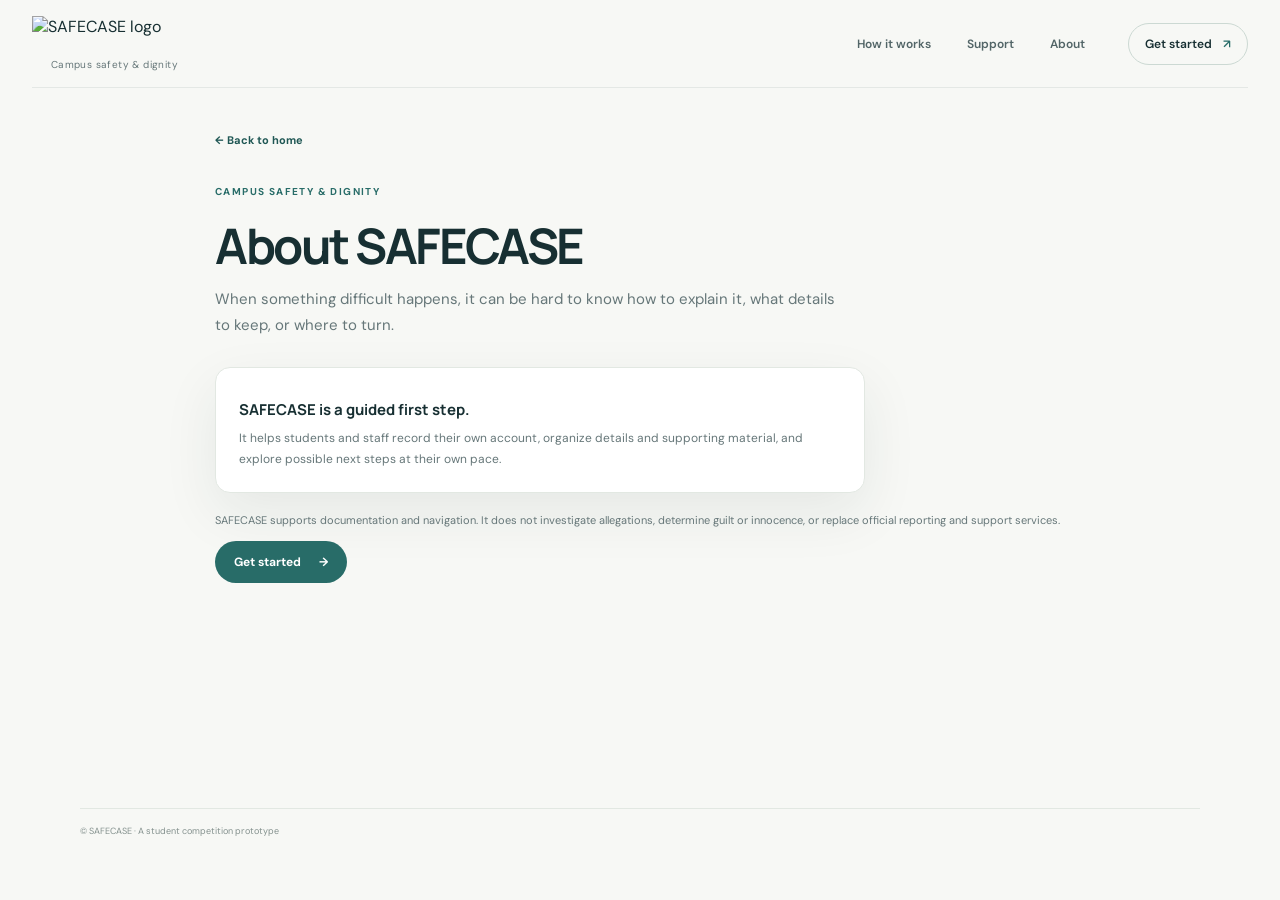
==== about.html @ d88ac647 "Initial SAFECASE website" ====
<!doctype html><html lang="en"><head><meta charset="utf-8"><meta name="viewport" content="width=device-width, initial-scale=1"><title>About — SAFECASE</title><link rel="stylesheet" href="styles.css"></head><body>
<header class="site-header"><a class="brand brand-home" href="index.html" aria-label="SAFECASE home"><img class="brand-logo" src="assets/safecase-logo.png" alt="SAFECASE logo"><span class="brand-copy"><small>Campus safety &amp; dignity</small></span></a><nav class="main-nav"><a href="how-it-works.html">How it works</a><a href="support.html">Support</a><a href="about.html">About</a></nav><a class="header-action" href="role.html">Get started <span>↗</span></a></header>
<main class="page-shell inner-page"><a class="back-link" href="index.html">← Back to home</a><p class="eyebrow">Campus safety &amp; dignity</p><h1 class="inner-title">About SAFECASE</h1><p class="inner-intro">When something difficult happens, it can be hard to know how to explain it, what details to keep, or where to turn.</p><div class="notice-card"><strong>SAFECASE is a guided first step.</strong><p>It helps students and staff record their own account, organize details and supporting material, and explore possible next steps at their own pace.</p></div><p class="small-note">SAFECASE supports documentation and navigation. It does not investigate allegations, determine guilt or innocence, or replace official reporting and support services.</p><a class="primary-link" href="role.html">Get started <span>→</span></a></main><footer class="site-footer page-shell"><span>© SAFECASE · A student competition prototype</span></footer></body></html>
---- styles.css ----
@import url('https://fonts.googleapis.com/css2?family=DM+Sans:wght@400;500;600;700&family=Manrope:wght@400;500;600;700;800&display=swap');

:root {
  color-scheme: light;
  --ink: #172f32;
  --muted: #667779;
  --teal: #286c68;
  --teal-dark: #1f5754;
  --mint: #e8f0eb;
  --paper: #f7f8f5;
  --white: #fff;
  --line: #e2e8e2;
  --sand: #f0eee6;
  --shadow: 0 20px 55px rgba(29, 57, 54, .08);
  font-family: 'DM Sans', sans-serif;
}

* { box-sizing: border-box; }
html { scroll-behavior: smooth; }
body { margin: 0; background: var(--paper); color: var(--ink); }
a { color: inherit; text-decoration: none; }
button { font: inherit; }
.page-shell { width: min(1120px, calc(100% - 64px)); margin-inline: auto; }

.site-header { height: 88px; width: min(1240px, calc(100% - 64px)); margin: auto; display: flex; align-items: center; justify-content: space-between; border-bottom: 1px solid rgba(35, 67, 64, .09); }
.brand { display: inline-flex; gap: 11px; align-items: center; }
.brand-mark { display: grid; place-items: center; width: 38px; height: 38px; border-radius: 13px 13px 13px 4px; background: var(--teal); color: white; font: 800 19px Manrope, sans-serif; }
.brand-copy { display: grid; gap: 2px; }
.brand-copy strong { letter-spacing: .12em; font: 800 13px Manrope, sans-serif; }
.brand-copy small { color: var(--muted); font-size: 10px; letter-spacing: .025em; }
.main-nav { display: flex; gap: 36px; margin-left: auto; margin-right: 43px; }
.main-nav a, .header-action { font-size: 12px; font-weight: 600; }
.main-nav a { color: #526567; transition: color .2s; }
.main-nav a:hover { color: var(--teal); }
.header-action { padding: 12px 16px; border: 1px solid #ccd9d3; border-radius: 999px; transition: background .2s, color .2s; }
.header-action:hover { background: var(--teal); color: white; }
.header-action span { margin-left: 8px; color: var(--teal); }
.header-action:hover span { color: white; }

.hero { min-height: 515px; display: grid; grid-template-columns: 1.15fr .85fr; align-items: center; gap: 64px; padding-top: 44px; padding-bottom: 54px; }
.hero-copy { padding-bottom: 4px; }
.eyebrow { display: flex; align-items: center; gap: 9px; margin: 0 0 20px; color: var(--teal); font-size: 10px; font-weight: 700; letter-spacing: .14em; text-transform: uppercase; }
.eyebrow-dot { width: 7px; height: 7px; border-radius: 50%; background: #83aa8f; box-shadow: 0 0 0 4px #e6efe6; }
h1, h2, p { margin-top: 0; }
h1 { max-width: 590px; margin-bottom: 20px; font: 600 clamp(36px, 4.2vw, 56px)/1.14 Manrope, sans-serif; letter-spacing: -.055em; }
h1 em { color: var(--teal); font-style: normal; }
.hero-intro { max-width: 480px; margin-bottom: 25px; color: var(--muted); font-size: 15px; line-height: 1.75; }
.text-link { display: inline-flex; align-items: center; gap: 10px; color: var(--teal-dark); font-size: 12px; font-weight: 700; }
.text-link span { transition: transform .2s; }
.text-link:hover span { transform: translate(3px, -2px); }

.journey-card { position: relative; overflow: hidden; padding: 27px 27px 0; border: 1px solid #e7ebe4; border-radius: 20px; background: #fff; box-shadow: var(--shadow); }
.journey-card::before { position: absolute; z-index: 0; top: -68px; right: -58px; width: 185px; height: 185px; border: 1px solid #dce9df; border-radius: 50%; content: ''; box-shadow: 0 0 0 18px rgba(232,240,235,.5), 0 0 0 38px rgba(232,240,235,.32); }
.journey-top, .journey-card h2, .journey-card > p, .journey-list, .journey-note { position: relative; z-index: 1; }
.journey-top { display: flex; align-items: center; gap: 9px; margin-bottom: 24px; }
.journey-icon { display: grid; place-items: center; width: 28px; height: 28px; border-radius: 9px; background: var(--mint); color: var(--teal); font-size: 17px; }
.journey-label { color: #71807e; font-size: 10px; font-weight: 600; }
.journey-card h2 { margin-bottom: 6px; font: 700 20px Manrope, sans-serif; letter-spacing: -.035em; }
.journey-card > p { margin-bottom: 17px; color: var(--muted); font-size: 12px; }
.journey-list { margin: 0; padding: 0; list-style: none; }
.journey-list li { display: grid; grid-template-columns: 34px 1fr 20px; gap: 10px; align-items: center; min-height: 65px; border-top: 1px solid #edf0eb; }
.step-number { color: #86a29b; font: 700 10px Manrope, sans-serif; }
.journey-list li strong, .journey-list li small { display: block; }
.journey-list li strong { margin-bottom: 3px; font-size: 12px; }
.journey-list li small { color: #7a8987; font-size: 10px; }
.step-arrow { color: #85a39b; font-size: 12px; text-align: right; }
.journey-note { display: flex; gap: 9px; align-items: center; margin: 0 -27px; padding: 12px 27px; background: #f5f7f2; color: #667976; font-size: 10px; }
.journey-note span { color: var(--teal); font-size: 17px; }

.start-section { padding: 55px 0 47px; background: #eef2ed; }
.start-heading { display: flex; justify-content: space-between; align-items: end; margin-bottom: 23px; }
.start-heading .eyebrow { margin-bottom: 9px; }
.start-heading h2 { margin: 0; font: 700 28px Manrope, sans-serif; letter-spacing: -.045em; }
.start-heading > p { max-width: 305px; margin: 0 0 3px; color: var(--muted); font-size: 12px; line-height: 1.6; }
.role-grid { display: grid; grid-template-columns: 1fr 1fr; gap: 16px; }
.role-card { min-height: 112px; display: grid; grid-template-columns: 48px 1fr 20px; gap: 15px; align-items: center; padding: 20px 22px; border: 1px solid #dce5dd; border-radius: 14px; background: rgba(255,255,255,.78); color: var(--ink); text-align: left; cursor: pointer; transition: transform .18s, border-color .18s, box-shadow .18s, background .18s; }
.role-card:hover { transform: translateY(-2px); border-color: #a8c4b4; box-shadow: 0 12px 25px rgba(36, 70, 60, .07); }
.role-card[aria-pressed="true"] { border-color: var(--teal); background: #fafffb; box-shadow: 0 0 0 3px rgba(40,108,104,.1); }
.role-icon { display: grid; place-items: center; width: 45px; height: 45px; border-radius: 14px; font-size: 22px; }
.student-icon { background: #e8f1e9; color: #427c67; }
.staff-icon { background: #f0eee6; color: #8a7954; }
.role-card-copy strong, .role-card-copy small { display: block; }
.role-card-copy strong { margin-bottom: 6px; font: 700 14px Manrope, sans-serif; }
.role-card-copy small { color: var(--muted); font-size: 11px; line-height: 1.45; }
.role-arrow { color: var(--teal); font-size: 16px; text-align: right; }
.selection-message { min-height: 17px; margin: 14px 0 0; color: #657976; font-size: 10px; }
.continue-button { display: inline-flex; align-items: center; gap: 18px; margin-top: 6px; padding: 12px 19px; border: 0; border-radius: 999px; background: var(--teal); color: white; font-size: 12px; font-weight: 700; cursor: pointer; transition: background .2s, transform .2s, opacity .2s; }
.continue-button:hover:not(:disabled) { transform: translateY(-1px); background: var(--teal-dark); }
.continue-button:disabled { opacity: .45; cursor: not-allowed; }
.start-options { margin-top: 18px; }
.options-heading { margin-bottom: 20px; }
.back-button { display: inline-block; margin: 0 0 20px; padding: 0; border: 0; background: transparent; color: var(--teal-dark); font-size: 11px; font-weight: 700; cursor: pointer; }
.options-heading .eyebrow { margin-bottom: 8px; }
.options-heading h3 { margin: 0 0 6px; font: 700 25px Manrope, sans-serif; letter-spacing: -.04em; }
.options-heading > p:last-child { margin: 0; color: var(--muted); font-size: 12px; }
.option-grid { display: grid; grid-template-columns: repeat(3, 1fr); gap: 12px; }
.start-option { position: relative; display: flex; min-height: 165px; flex-direction: column; align-items: flex-start; padding: 18px; border: 1px solid #dce5dd; border-radius: 14px; background: rgba(255,255,255,.82); color: var(--ink); text-align: left; cursor: pointer; transition: transform .18s, border-color .18s, box-shadow .18s, background .18s; }
.start-option:hover { transform: translateY(-2px); border-color: #a8c4b4; box-shadow: 0 12px 25px rgba(36, 70, 60, .07); }
.start-option[aria-pressed="true"] { border-color: var(--teal); background: #fafffb; box-shadow: 0 0 0 3px rgba(40,108,104,.1); }
.option-icon { display: grid; place-items: center; width: 34px; height: 34px; margin-bottom: 14px; border-radius: 11px; background: var(--mint); color: var(--teal); font-size: 17px; }
.start-option strong { margin-bottom: 7px; font: 700 12px Manrope, sans-serif; }
.start-option small { max-width: 210px; color: var(--muted); font-size: 10px; line-height: 1.5; }
.option-arrow { position: absolute; top: 23px; right: 18px; color: var(--teal); font-size: 13px; }
.option-message { min-height: 18px; margin: 15px 0 0; color: #657976; font-size: 11px; }

.values { display: grid; grid-template-columns: repeat(3, 1fr); gap: 25px; padding-top: 36px; padding-bottom: 36px; border-bottom: 1px solid var(--line); }
.value-item { display: flex; gap: 12px; align-items: center; }
.value-icon { display: grid; place-items: center; width: 34px; height: 34px; border-radius: 11px; background: var(--mint); color: var(--teal); font-size: 16px; }
.value-item strong, .value-item small { display: block; }
.value-item strong { margin-bottom: 3px; font-size: 11px; }
.value-item small { color: var(--muted); font-size: 10px; }
.about-strip { display: flex; gap: 15px; align-items: center; padding-top: 28px; padding-bottom: 28px; }
.about-mark { display: grid; place-items: center; flex: 0 0 34px; height: 34px; border-radius: 11px 11px 11px 3px; background: var(--teal); color: white; font: 800 16px Manrope, sans-serif; }
.about-strip p { flex: 1; margin: 0; color: var(--muted); font-size: 10px; line-height: 1.65; }
.about-strip p strong { color: var(--ink); font-size: 11px; }
.about-strip .text-link { font-size: 10px; }
.site-footer { display: flex; justify-content: space-between; padding: 16px 0 24px; border-top: 1px solid var(--line); color: #84918e; font-size: 9px; }

:focus-visible { outline: 3px solid #8cb7a5; outline-offset: 3px; }
@media (max-width: 800px) {
  .hero { grid-template-columns: 1fr; gap: 34px; padding-top: 58px; }
  .hero-copy { max-width: 650px; }
  .journey-card { max-width: 580px; }
  .main-nav { gap: 18px; margin-right: 20px; }
}
@media (max-width: 600px) {
  .page-shell, .site-header { width: min(100% - 36px, 500px); }
  .site-header { height: 72px; }
  .main-nav { display: none; }
  .header-action { padding: 10px 12px; font-size: 10px; }
  .hero { min-height: auto; padding-top: 47px; padding-bottom: 42px; }
  h1 { font-size: clamp(36px, 10vw, 47px); }
  .hero-intro { font-size: 14px; }
  .journey-card { padding: 22px 20px 0; }
  .journey-note { margin-inline: -20px; padding-inline: 20px; }
  .start-section { padding: 40px 0 32px; }
  .start-heading { display: block; }
  .start-heading > p { margin-top: 10px; }
  .role-grid { grid-template-columns: 1fr; gap: 10px; }
  .role-card { min-height: 96px; padding: 16px; }
  .option-grid { grid-template-columns: 1fr; gap: 10px; }
  .start-option { min-height: 126px; }
  .values { grid-template-columns: 1fr; gap: 17px; padding-block: 28px; }
  .about-strip { align-items: flex-start; flex-wrap: wrap; }
  .about-strip p { flex-basis: calc(100% - 50px); }
  .about-strip .text-link { margin-left: 49px; }
  .site-footer { gap: 12px; flex-direction: column; }
}

.talk-page { max-width: 820px; padding-top: 32px; padding-bottom: 45px; }
.talk-page .back-link { margin-bottom: 27px; }
.talk-heading { max-width: 640px; }
.talk-heading .eyebrow { margin-bottom: 11px; }
.talk-heading .inner-title { font-size: clamp(32px, 4vw, 43px); }
.talk-heading .inner-intro { font-size: 13px; }
.privacy-note { display: flex; gap: 12px; align-items: flex-start; margin: 20px 0 17px; padding: 13px 15px; border: 1px solid #dce8de; border-radius: 11px; background: #eef4ee; color: #617672; font-size: 10px; line-height: 1.55; }
.privacy-note > span:first-child { color: var(--teal); font-size: 16px; }
.privacy-note strong { color: var(--ink); }
.conversation-card { overflow: hidden; border: 1px solid #e3e9e2; border-radius: 17px; background: #fff; box-shadow: var(--shadow); }
.conversation-top { display: flex; align-items: center; gap: 10px; padding: 15px 19px; border-bottom: 1px solid #edf0eb; }
.conversation-avatar { display: grid; place-items: center; width: 34px; height: 34px; border-radius: 12px 12px 12px 4px; background: var(--teal); color: #fff; font: 800 15px Manrope, sans-serif; }
.conversation-top strong, .conversation-top small { display: block; }
.conversation-top strong { margin-bottom: 2px; font-size: 11px; letter-spacing: .08em; }
.conversation-top small { color: var(--muted); font-size: 9px; }
.conversation-progress { margin-left: auto; color: #7b8b86; font-size: 10px; }
.conversation-content { padding: 24px 25px 20px; }
.bot-message { max-width: 580px; padding: 14px 16px; border-radius: 4px 14px 14px 14px; background: #eef3ee; color: #294342; font-size: 13px; line-height: 1.65; }
.gentle-hint { margin: 10px 0 12px; color: var(--muted); font-size: 10px; }
.conversation-content textarea { display: block; width: 100%; min-height: 115px; resize: vertical; padding: 13px 14px; border: 1px solid #dce5dd; border-radius: 10px; background: #fcfdfb; color: var(--ink); font: inherit; font-size: 12px; line-height: 1.6; }
.conversation-content textarea:focus { border-color: #82a99a; outline: 3px solid rgba(104,154,130,.14); }
.character-count { margin-top: 5px; color: #87948f; font-size: 9px; text-align: right; }
.conversation-actions { display: flex; align-items: center; justify-content: space-between; gap: 12px; margin-top: 18px; }
.quiet-button { padding: 8px 0; border: 0; background: transparent; color: #607672; font-size: 10px; font-weight: 700; cursor: pointer; }
.quiet-button:hover:not(:disabled) { color: var(--teal-dark); text-decoration: underline; }
.quiet-button:disabled { opacity: .38; cursor: not-allowed; }
.button-link { border: 0; cursor: pointer; font-family: inherit; }
.choice-list { display: flex; flex-wrap: wrap; gap: 9px; margin-top: 17px; }
.choice-button { padding: 10px 14px; border: 1px solid #d6e2d9; border-radius: 999px; background: #fff; color: #355753; font-size: 11px; cursor: pointer; transition: background .18s, border-color .18s, transform .18s; }
.choice-button:hover { transform: translateY(-1px); border-color: #9bbbaa; background: #f4f8f3; }
.conversation-footer { display: flex; justify-content: space-between; padding: 11px 25px; border-top: 1px solid #edf0eb; background: #fafbf9; }
.conversation-footer button { padding: 5px 0; }
.moment-message { margin: 0 25px 18px; padding: 13px 15px; border-radius: 10px; background: #f7f3e9; color: #665b3f; font-size: 11px; line-height: 1.6; }
.talk-safety-note { margin: 15px 2px 0; color: #7a8985; font-size: 9px; line-height: 1.6; }
.summary-card { margin-top: 15px; padding: 17px; border: 1px solid #e0e8e1; border-radius: 12px; background: #fbfcfa; }
.summary-card h2 { margin-bottom: 9px; font: 700 14px Manrope, sans-serif; }
.summary-story { margin-bottom: 12px; color: #536763; font-size: 11px; line-height: 1.6; white-space: pre-wrap; overflow-wrap: anywhere; }
.summary-card ul { margin: 0; padding: 0; list-style: none; }
.summary-card li { display: flex; justify-content: space-between; gap: 12px; padding: 9px 0; border-top: 1px solid #edf0eb; font-size: 10px; }
.summary-card li span { color: var(--muted); }
.summary-card li strong { color: var(--ink); text-align: right; }
.summary-footnote { margin: 12px 0 0; color: #7a8985; font-size: 9px; line-height: 1.55; }
.visually-hidden { position: absolute; width: 1px; height: 1px; overflow: hidden; clip: rect(0, 0, 0, 0); white-space: nowrap; clip-path: inset(50%); }
.chat-transcript { display: flex; flex-direction: column; gap: 11px; margin-bottom: 16px; }
.chat-bubble { width: fit-content; max-width: min(88%, 560px); padding: 12px 15px; border-radius: 4px 14px 14px 14px; font-size: 12px; line-height: 1.65; white-space: pre-wrap; overflow-wrap: anywhere; animation: message-appear .22s ease-out both; }
.chat-bot { align-self: flex-start; background: #eef3ee; color: #294342; }
.chat-user { align-self: flex-end; border-radius: 14px 4px 14px 14px; background: #dcebe2; color: #274d45; }
@keyframes message-appear { from { opacity: 0; transform: translateY(5px); } to { opacity: 1; transform: translateY(0); } }
.draft-page { max-width: 900px; }
.draft-page .inner-intro { margin-bottom: 16px; }
.draft-form { margin-top: 20px; padding: 24px; border: 1px solid #e3e9e2; border-radius: 16px; background: #fff; box-shadow: var(--shadow); }
.draft-form > label, .draft-field-grid label { display: block; color: var(--ink); font-size: 11px; font-weight: 700; }
.draft-form textarea, .draft-field-grid select { width: 100%; margin-top: 8px; border: 1px solid #dce5dd; border-radius: 9px; background: #fcfdfb; color: var(--ink); font: inherit; font-size: 11px; }
.draft-form textarea { min-height: 115px; resize: vertical; padding: 12px; line-height: 1.6; }
.draft-field-grid { display: grid; grid-template-columns: repeat(3, 1fr); gap: 14px; margin-top: 19px; }
.draft-field-grid select { min-height: 40px; padding: 8px; }
.draft-note { margin: 18px 0 0; color: #73827e; font-size: 10px; line-height: 1.6; }
.draft-actions { display: flex; align-items: center; gap: 23px; margin-top: 17px; }
.draft-status { min-height: 16px; margin: 12px 0 0; color: var(--teal-dark); font-size: 10px; }
.after-save { display: flex; gap: 15px; align-items: flex-start; margin-top: 19px; padding: 20px; border: 1px solid #dce8de; border-radius: 14px; background: #eef4ee; }
.saved-mark { display: grid; place-items: center; flex: 0 0 34px; height: 34px; border-radius: 50%; background: #dcebe2; color: var(--teal-dark); font-weight: 700; }
.after-save h2 { margin: 0 0 5px; font: 700 16px Manrope, sans-serif; }
.after-save p { margin: 0 0 14px; color: var(--muted); font-size: 11px; }
.draft-empty { margin-top: 22px; padding: 18px; border: 1px solid var(--line); border-radius: 12px; color: var(--muted); font-size: 12px; }
.draft-empty a { color: var(--teal-dark); font-weight: 700; }
.options-page { max-width: 1000px; }
.path-grid { display: grid; grid-template-columns: repeat(2, 1fr); gap: 14px; margin: 28px 0 18px; }
.path-card { display: flex; min-height: 190px; flex-direction: column; align-items: flex-start; padding: 20px; border: 1px solid #e0e8e1; border-radius: 14px; background: #fff; box-shadow: 0 8px 24px rgba(29,57,54,.035); transition: transform .18s, border-color .18s, box-shadow .18s; }
.path-card:hover { transform: translateY(-2px); border-color: #a8c4b4; box-shadow: 0 14px 30px rgba(29,57,54,.08); }
.path-icon { display: grid; place-items: center; width: 37px; height: 37px; margin-bottom: 17px; border-radius: 12px; background: var(--mint); color: var(--teal); font-size: 18px; }
.path-card strong { margin-bottom: 7px; color: var(--ink); font: 700 13px Manrope, sans-serif; }
.path-card small { max-width: 315px; color: var(--muted); font-size: 10px; line-height: 1.55; }
.path-link { display: flex; justify-content: space-between; width: 100%; gap: 10px; margin-top: auto; padding-top: 15px; color: var(--teal-dark); font-size: 10px; font-weight: 700; }
.path-link b { font-size: 13px; }
.urgent-path .path-icon { background: #f4eee7; color: #8b6d45; }
.not-ready-actions { display: flex; align-items: center; gap: 20px; margin-top: 22px; }
.case-summary { margin-top: 20px; padding: 25px; border: 1px solid #e0e8e1; border-radius: 15px; background: #fff; box-shadow: var(--shadow); }
.case-summary-heading { display: flex; align-items: center; gap: 11px; padding-bottom: 17px; border-bottom: 1px solid var(--line); }
.case-summary-heading > div { display: grid; gap: 3px; }
.case-summary-heading strong { font: 700 11px Manrope, sans-serif; }
.case-summary-heading small { color: var(--muted); font-size: 9px; }
.case-summary h2 { margin: 20px 0 8px; font: 700 15px Manrope, sans-serif; }
.case-summary dl { margin: 15px 0 0; }
.case-summary dl > div { display: flex; justify-content: space-between; gap: 15px; padding: 11px 0; border-top: 1px solid #edf0eb; font-size: 10px; }
.case-summary dt { color: var(--muted); }
.case-summary dd { margin: 0; color: var(--ink); font-weight: 700; text-align: right; }
.case-actions { display: flex; align-items: center; gap: 22px; margin-top: 17px; }
@media print {
  body { background: white; }
  .site-header, .site-footer, .back-link, .case-actions, .privacy-note { display: none !important; }
  .case-page { width: 100%; max-width: none; min-height: 0; padding: 0; }
  .case-summary { border: 0; box-shadow: none; }
}
@media (max-width: 600px) {
  .talk-page { padding-top: 22px; }
  .conversation-content { padding: 18px 16px; }
  .conversation-footer { padding-inline: 16px; }
  .moment-message { margin-inline: 16px; }
  .conversation-actions { align-items: flex-start; }
  .choice-list { flex-direction: column; }
  .choice-button { text-align: left; }
  .draft-form { padding: 17px; }
  .draft-field-grid { grid-template-columns: 1fr; gap: 12px; }
  .draft-actions { align-items: flex-start; flex-direction: column; gap: 9px; }
  .path-grid { grid-template-columns: 1fr; }
  .not-ready-actions, .case-actions { align-items: flex-start; flex-direction: column; gap: 12px; }
}

@media (prefers-reduced-motion: reduce) {
  *, *::before, *::after { scroll-behavior: auto !important; transition-duration: .01ms !important; }
}

/* Separate-page navigation and content */
.primary-link { display: inline-flex; align-items: center; gap: 18px; padding: 13px 19px; border-radius: 999px; background: var(--teal); color: #fff; font-size: 12px; font-weight: 700; transition: background .2s, transform .2s; }
.primary-link:hover { transform: translateY(-1px); background: var(--teal-dark); }
.hero-secondary { display: flex; width: fit-content; margin-top: 18px; }
.home-note { display: flex; gap: 14px; align-items: center; padding-top: 23px; padding-bottom: 28px; border-top: 1px solid var(--line); }
.home-note p { margin: 0; color: var(--muted); font-size: 11px; line-height: 1.6; }
.home-note strong { color: var(--ink); }
.inner-page { min-height: calc(100vh - 180px); max-width: 850px; padding-top: 40px; padding-bottom: 70px; }
.back-link { display: inline-block; margin-bottom: 38px; color: var(--teal-dark); font-size: 11px; font-weight: 700; }
.inner-title { max-width: 760px; margin-bottom: 13px; font: 700 clamp(34px, 5vw, 49px)/1.15 Manrope, sans-serif; letter-spacing: -.05em; }
.inner-intro { max-width: 620px; margin-bottom: 29px; color: var(--muted); font-size: 15px; line-height: 1.7; }
.role-page-grid { margin-top: 28px; }
.role-page-grid .role-card { text-decoration: none; }
.small-note { margin-top: 18px; color: var(--muted); font-size: 11px; line-height: 1.7; }
.option-page-grid { margin-top: 28px; }
.option-page-grid .start-option { text-decoration: none; }
.info-list { display: grid; gap: 11px; margin: 30px 0; }
.info-list a { display: grid; grid-template-columns: 34px 1fr 18px; gap: 14px; align-items: center; padding: 18px; border: 1px solid var(--line); border-radius: 13px; background: #fff; }
.info-list a > span { color: #86a29b; font: 700 11px Manrope, sans-serif; }
.info-list strong, .info-list small { display: block; }
.info-list strong { margin-bottom: 5px; font-size: 13px; }
.info-list small { color: var(--muted); font-size: 11px; }
.info-list b { color: var(--teal); }
.notice-card { max-width: 650px; margin: 24px 0 15px; padding: 23px; border: 1px solid var(--line); border-radius: 15px; background: #fff; box-shadow: var(--shadow); }
.notice-card strong { display: block; margin: 8px 0; font: 700 15px Manrope, sans-serif; }
.notice-card p { margin: 0; color: var(--muted); font-size: 12px; line-height: 1.7; }
.notice-card.subtle { background: #eef2ed; box-shadow: none; }
@media (max-width: 600px) {
  .home-note { align-items: flex-start; }
  .inner-page { padding-top: 25px; }
  .back-link { margin-bottom: 28px; }
  .role-page-grid, .option-page-grid { grid-template-columns: 1fr; }
}
.brand-home { flex-direction: column; align-items: flex-start; gap: 0; }
.brand-logo { display: block; width: 165px; height: 44px; object-fit: cover; object-position: center; }
.brand-home .brand-copy { align-self: center; }
.brand-home .brand-copy small { margin-top: -2px; letter-spacing: .04em; }
.summary-logo { width: 124px; height: 33px; }
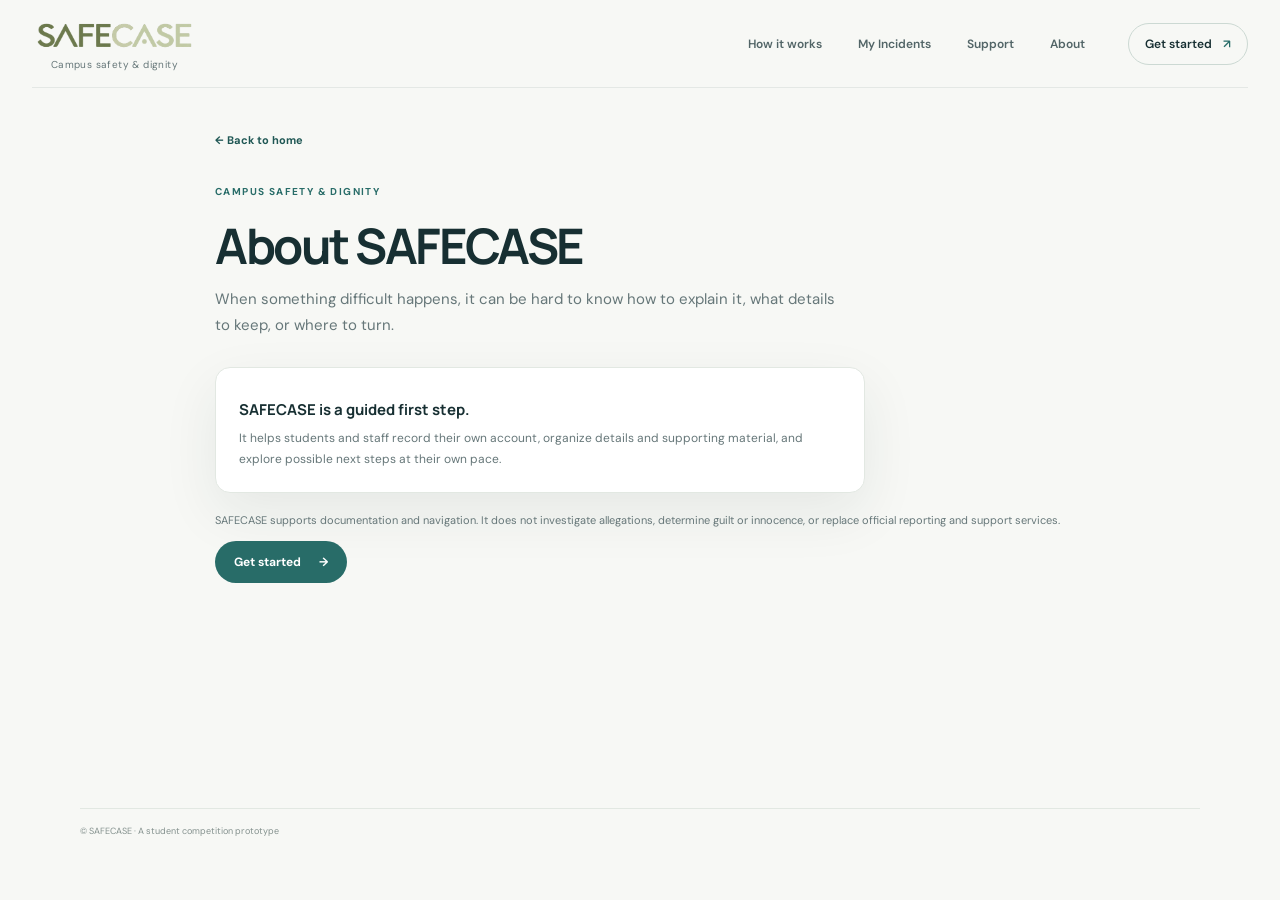
==== commit 8bff62c4: "Add SAFECASE incident documentation pathway" ====
--- a/about.html
+++ b/about.html
@@ -1,4 +1,5 @@
 <!doctype html><html lang="en"><head><meta charset="utf-8"><meta name="viewport" content="width=device-width, initial-scale=1"><title>About — SAFECASE</title><link rel="stylesheet" href="styles.css"></head><body>
-<header class="site-header"><a class="brand brand-home" href="index.html" aria-label="SAFECASE home"><img class="brand-logo" src="assets/safecase-logo.png" alt="SAFECASE logo"><span class="brand-copy"><small>Campus safety &amp; dignity</small></span></a><nav class="main-nav"><a href="how-it-works.html">How it works</a><a href="support.html">Support</a><a href="about.html">About</a></nav><a class="header-action" href="role.html">Get started <span>↗</span></a></header>
+<header class="site-header"><a class="brand brand-home" href="index.html" aria-label="SAFECASE home"><img class="brand-logo" src="assets/safecase-logo.png" alt="SAFECASE logo"><span class="brand-copy"><small>Campus safety &amp; dignity</small></span></a><nav class="main-nav"><a href="how-it-works.html">How it works</a><a href="my-incidents.html">My Incidents</a><a href="support.html">Support</a><a href="about.html">About</a></nav><a class="header-action" href="role.html">Get started <span>↗</span></a></header>
 <main class="page-shell inner-page"><a class="back-link" href="index.html">← Back to home</a><p class="eyebrow">Campus safety &amp; dignity</p><h1 class="inner-title">About SAFECASE</h1><p class="inner-intro">When something difficult happens, it can be hard to know how to explain it, what details to keep, or where to turn.</p><div class="notice-card"><strong>SAFECASE is a guided first step.</strong><p>It helps students and staff record their own account, organize details and supporting material, and explore possible next steps at their own pace.</p></div><p class="small-note">SAFECASE supports documentation and navigation. It does not investigate allegations, determine guilt or innocence, or replace official reporting and support services.</p><a class="primary-link" href="role.html">Get started <span>→</span></a></main><footer class="site-footer page-shell"><span>© SAFECASE · A student competition prototype</span></footer></body></html>
 
+
--- a/styles.css
+++ b/styles.css
@@ -234,6 +234,23 @@
 .case-summary dt { color: var(--muted); }
 .case-summary dd { margin: 0; color: var(--ink); font-weight: 700; text-align: right; }
 .case-actions { display: flex; align-items: center; gap: 22px; margin-top: 17px; }
+.incident-form-page { max-width: 920px; }
+.incident-form { margin-top: 20px; padding: 24px; border: 1px solid #e3e9e2; border-radius: 16px; background: #fff; box-shadow: var(--shadow); }
+.incident-form fieldset { margin: 0; padding: 19px 0; border: 0; border-top: 1px solid #edf0eb; }
+.incident-form fieldset:first-child { padding-top: 0; border-top: 0; }
+.incident-form legend { margin-bottom: 14px; color: var(--ink); font: 700 14px Manrope, sans-serif; }
+.incident-form label { display: block; margin-bottom: 14px; color: var(--ink); font-size: 11px; font-weight: 700; }
+.incident-form input, .incident-form textarea, .incident-form select { display: block; width: 100%; min-height: 40px; margin-top: 7px; padding: 9px 11px; border: 1px solid #dce5dd; border-radius: 9px; background: #fcfdfb; color: var(--ink); font: inherit; font-size: 11px; }
+.incident-form textarea { min-height: 125px; resize: vertical; line-height: 1.6; }
+.incident-form input:focus, .incident-form textarea:focus, .incident-form select:focus, .draft-form input:focus, .draft-form select:focus { border-color: #82a99a; outline: 3px solid rgba(104,154,130,.14); }
+.incident-date-grid { display: grid; grid-template-columns: 1fr 1fr; gap: 14px; }
+.optional-note, .required-note { margin-left: 5px; color: #7d8c87; font-size: 9px; font-weight: 400; }
+.required-note { color: #936452; }
+.field-hint { margin: -8px 0 9px; color: #7d8c87; font-size: 9px; }
+.incident-form-actions { display: flex; align-items: center; gap: 23px; margin-top: 15px; }
+.form-error { min-height: 15px; margin: 10px 0 0; color: #8a4f43; font-size: 10px; }
+.draft-form input { display: block; width: 100%; min-height: 40px; margin-top: 8px; padding: 8px; border: 1px solid #dce5dd; border-radius: 9px; background: #fcfdfb; color: var(--ink); font: inherit; font-size: 11px; }
+.draft-extra-grid { margin-top: 19px; }
 @media print {
   body { background: white; }
   .site-header, .site-footer, .back-link, .case-actions, .privacy-note { display: none !important; }
@@ -253,6 +270,9 @@
   .draft-actions { align-items: flex-start; flex-direction: column; gap: 9px; }
   .path-grid { grid-template-columns: 1fr; }
   .not-ready-actions, .case-actions { align-items: flex-start; flex-direction: column; gap: 12px; }
+  .incident-form { padding: 17px; }
+  .incident-date-grid { grid-template-columns: 1fr; gap: 0; }
+  .incident-form-actions { align-items: flex-start; flex-direction: column; gap: 10px; }
 }
 
 @media (prefers-reduced-motion: reduce) {
@@ -297,3 +317,59 @@
 .brand-home .brand-copy { align-self: center; }
 .brand-home .brand-copy small { margin-top: -2px; letter-spacing: .04em; }
 .summary-logo { width: 124px; height: 33px; }
+.incidents-page { max-width: 900px; }
+.incident-list-heading { display: flex; justify-content: space-between; align-items: center; margin: 28px 0 15px; }
+.incident-list-heading h2 { margin: 0; font: 700 17px Manrope, sans-serif; }
+.incident-list-heading > span { color: var(--muted); font-size: 10px; }
+.timeline-list { position: relative; display: grid; gap: 13px; }
+.timeline-list::before { position: absolute; top: 13px; bottom: 15px; left: 14px; width: 1px; background: #d9e4dc; content: ''; }
+.timeline-card { position: relative; margin-left: 36px; padding: 18px; border: 1px solid #e2e9e2; border-radius: 13px; background: #fff; box-shadow: 0 7px 22px rgba(29,57,54,.035); }
+.timeline-marker { position: absolute; top: 20px; left: -29px; width: 13px; height: 13px; border: 3px solid var(--paper); border-radius: 50%; background: #6e9b82; box-shadow: 0 0 0 1px #c4d7c9; }
+.timeline-card-header { display: flex; justify-content: space-between; gap: 12px; align-items: center; }
+.timeline-date { color: var(--teal-dark); font-size: 10px; font-weight: 700; }
+.timeline-tag { padding: 5px 8px; border-radius: 999px; background: #eef3ee; color: #6d8179; font-size: 8px; font-weight: 700; }
+.timeline-card h3 { margin: 12px 0 6px; font: 700 13px Manrope, sans-serif; }
+.timeline-story { margin: 0; color: #586c68; font-size: 11px; line-height: 1.65; white-space: pre-wrap; overflow-wrap: anywhere; }
+.timeline-details { display: grid; grid-template-columns: repeat(2, 1fr); gap: 8px 18px; margin-top: 13px; padding-top: 12px; border-top: 1px solid #edf0eb; }
+.timeline-detail { display: flex; justify-content: space-between; gap: 10px; font-size: 9px; }
+.timeline-detail span { color: var(--muted); }
+.timeline-detail strong { color: var(--ink); text-align: right; }
+.incident-empty { display: grid; justify-items: start; padding: 22px; border: 1px dashed #cbd9cf; border-radius: 13px; background: #fbfcfa; }
+.incident-empty .option-icon { margin-bottom: 10px; }
+.incident-empty strong { font: 700 13px Manrope, sans-serif; }
+.incident-empty p { margin: 6px 0 0; color: var(--muted); font-size: 10px; line-height: 1.6; }
+.incidents-actions { display: flex; align-items: center; gap: 22px; margin-top: 20px; }
+.delete-incident-button { margin-top: 13px; padding: 7px 0; border: 0; background: transparent; color: #865f52; font: inherit; font-size: 9px; font-weight: 700; cursor: pointer; }
+.delete-incident-button:hover { color: #643d31; text-decoration: underline; }
+.edit-incident-link { display: inline-block; margin: 13px 16px 0 0; color: var(--teal-dark); font-size: 9px; font-weight: 700; }
+.edit-incident-link:hover { text-decoration: underline; }
+.review-panel { margin-top: 20px; padding: 24px; border: 1px solid #e2e9e2; border-radius: 15px; background: #fff; box-shadow: var(--shadow); }
+.review-summary-head { display: flex; align-items: center; gap: 12px; padding-bottom: 15px; border-bottom: 1px solid var(--line); }
+.review-summary-head .option-icon { flex: 0 0 34px; margin: 0; }
+.review-summary-head h2 { margin: 0 0 4px; font: 700 16px Manrope, sans-serif; }
+.review-summary-head p { margin: 0; color: var(--muted); font-size: 11px; }
+.review-story { margin: 18px 0; color: #586c68; font-size: 12px; line-height: 1.7; white-space: pre-wrap; overflow-wrap: anywhere; }
+.review-details { margin: 0; }
+.review-details > div { display: flex; justify-content: space-between; gap: 18px; padding: 11px 0; border-top: 1px solid #edf0eb; font-size: 11px; }
+.review-details dt { color: var(--muted); }
+.review-details dd { margin: 0; color: var(--ink); font-weight: 700; text-align: right; }
+.review-reminders { margin-top: 20px; padding: 18px; border-radius: 12px; background: #f3f6f1; }
+.review-reminders h3 { margin: 0 0 7px; font: 700 13px Manrope, sans-serif; }
+.review-reminders > p { margin: 0; color: #596d68; font-size: 11px; line-height: 1.6; }
+.review-reminders ul { margin: 10px 0; padding-left: 20px; color: #596d68; font-size: 11px; line-height: 1.8; }
+.review-reminders .small-note { margin-bottom: 0; font-size: 10px; }
+.summary-incident { padding: 20px 0 16px; border-bottom: 1px solid var(--line); }
+.summary-incident h2 { margin: 0 0 10px; font: 700 15px Manrope, sans-serif; }
+.summary-recorded { margin: -4px 0 11px; color: var(--muted); font-size: 9px; }
+.summary-incident .summary-story { margin: 0 0 12px; color: #586c68; font-size: 11px; line-height: 1.7; white-space: pre-wrap; overflow-wrap: anywhere; }
+.summary-incident dl { margin: 0; }
+.summary-incident dl > div { display: flex; justify-content: space-between; gap: 15px; padding: 9px 0; border-top: 1px solid #edf0eb; font-size: 10px; }
+.summary-incident dt { color: var(--muted); }
+.summary-incident dd { margin: 0; color: var(--ink); font-weight: 700; text-align: right; }
+@media (max-width: 600px) {
+  .timeline-details { grid-template-columns: 1fr; }
+  .incidents-actions { align-items: flex-start; flex-direction: column; gap: 10px; }
+  .review-panel { padding: 17px; }
+  .review-details > div { align-items: flex-start; }
+  .summary-incident dl > div { align-items: flex-start; }
+}
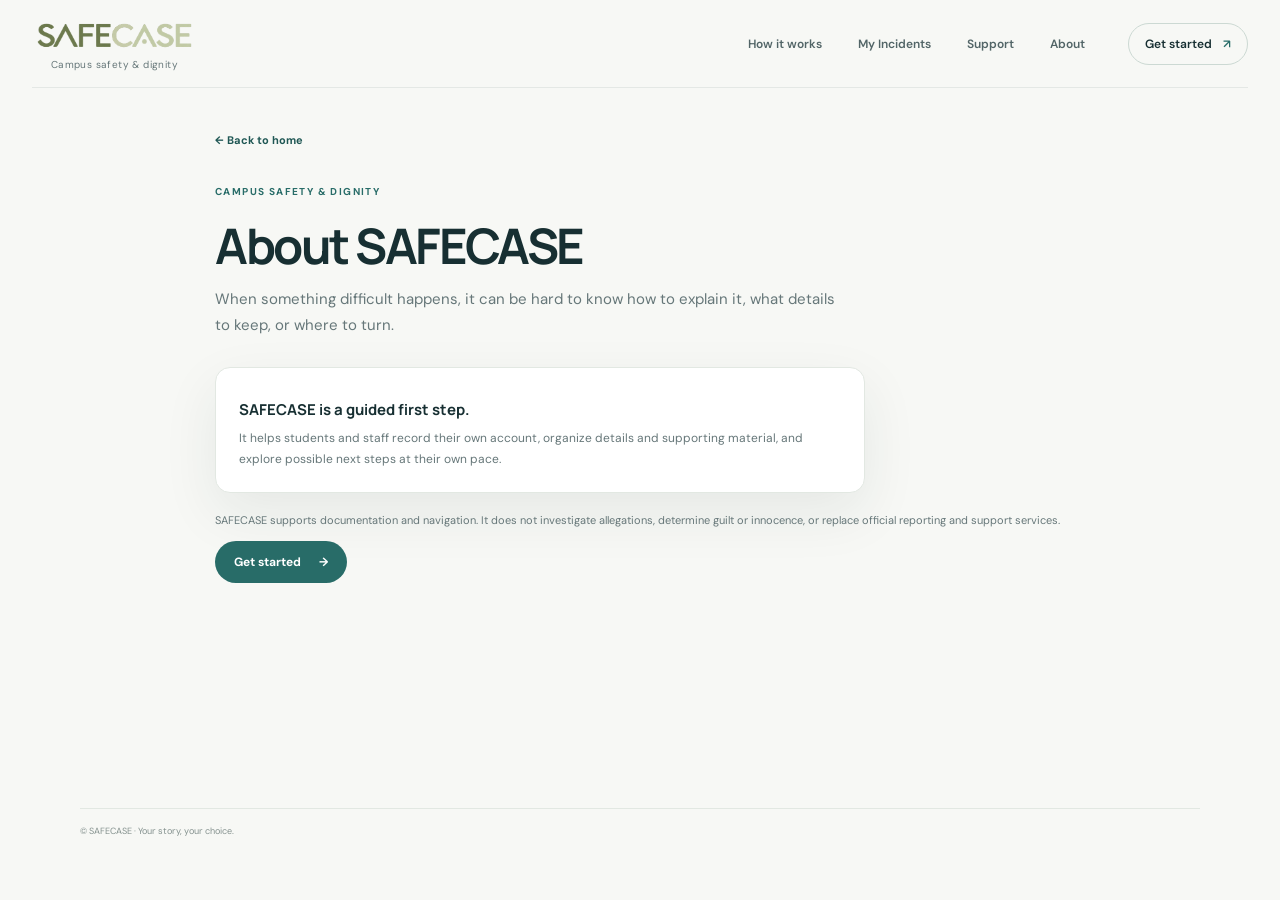
==== commit ee388133: "Update SAFECASE footer message" ====
--- a/about.html
+++ b/about.html
@@ -1,5 +1,5 @@
 <!doctype html><html lang="en"><head><meta charset="utf-8"><meta name="viewport" content="width=device-width, initial-scale=1"><title>About — SAFECASE</title><link rel="stylesheet" href="styles.css"></head><body>
 <header class="site-header"><a class="brand brand-home" href="index.html" aria-label="SAFECASE home"><img class="brand-logo" src="assets/safecase-logo.png" alt="SAFECASE logo"><span class="brand-copy"><small>Campus safety &amp; dignity</small></span></a><nav class="main-nav"><a href="how-it-works.html">How it works</a><a href="my-incidents.html">My Incidents</a><a href="support.html">Support</a><a href="about.html">About</a></nav><a class="header-action" href="role.html">Get started <span>↗</span></a></header>
-<main class="page-shell inner-page"><a class="back-link" href="index.html">← Back to home</a><p class="eyebrow">Campus safety &amp; dignity</p><h1 class="inner-title">About SAFECASE</h1><p class="inner-intro">When something difficult happens, it can be hard to know how to explain it, what details to keep, or where to turn.</p><div class="notice-card"><strong>SAFECASE is a guided first step.</strong><p>It helps students and staff record their own account, organize details and supporting material, and explore possible next steps at their own pace.</p></div><p class="small-note">SAFECASE supports documentation and navigation. It does not investigate allegations, determine guilt or innocence, or replace official reporting and support services.</p><a class="primary-link" href="role.html">Get started <span>→</span></a></main><footer class="site-footer page-shell"><span>© SAFECASE · A student competition prototype</span></footer></body></html>
+<main class="page-shell inner-page"><a class="back-link" href="index.html">← Back to home</a><p class="eyebrow">Campus safety &amp; dignity</p><h1 class="inner-title">About SAFECASE</h1><p class="inner-intro">When something difficult happens, it can be hard to know how to explain it, what details to keep, or where to turn.</p><div class="notice-card"><strong>SAFECASE is a guided first step.</strong><p>It helps students and staff record their own account, organize details and supporting material, and explore possible next steps at their own pace.</p></div><p class="small-note">SAFECASE supports documentation and navigation. It does not investigate allegations, determine guilt or innocence, or replace official reporting and support services.</p><a class="primary-link" href="role.html">Get started <span>→</span></a></main><footer class="site-footer page-shell"><span>© SAFECASE · Your story, your choice.</span></footer></body></html>
 
 
--- a/styles.css
+++ b/styles.css
@@ -366,10 +366,54 @@
 .summary-incident dl > div { display: flex; justify-content: space-between; gap: 15px; padding: 9px 0; border-top: 1px solid #edf0eb; font-size: 10px; }
 .summary-incident dt { color: var(--muted); }
 .summary-incident dd { margin: 0; color: var(--ink); font-weight: 700; text-align: right; }
+.support-page { max-width: 1020px; }
+.support-emergency { display: grid; grid-template-columns: 1fr auto; gap: 8px 24px; align-items: center; margin: 28px 0 38px; padding: 23px; border: 1px solid #e6d9cc; border-radius: 15px; background: #fbf5ef; }
+.support-emergency > div { grid-row: span 2; }
+.support-kicker, .support-type { color: #7a7164; font-size: 9px; font-weight: 700; letter-spacing: .08em; text-transform: uppercase; }
+.support-emergency h2 { margin: 7px 0; font: 700 18px Manrope, sans-serif; }
+.support-emergency p { margin: 0; color: var(--muted); font-size: 11px; line-height: 1.55; }
+.support-call { display: inline-flex; justify-content: center; align-items: center; gap: 12px; min-width: 125px; padding: 12px 16px; border-radius: 999px; background: #865742; color: #fff; font-size: 12px; font-weight: 700; }
+.support-call:hover { background: #684330; }
+.support-source { display: block; margin-top: 12px; color: #687976; font-size: 9px; line-height: 1.5; }
+.support-section-heading { margin: 32px 0 15px; }
+.support-section-heading .eyebrow { margin-bottom: 6px; }
+.support-section-heading h2 { margin: 0; font: 700 22px Manrope, sans-serif; letter-spacing: -.04em; }
+.support-resource-grid { display: grid; grid-template-columns: repeat(2, minmax(0, 1fr)); gap: 14px; }
+.support-resource { display: flex; min-height: 235px; flex-direction: column; align-items: flex-start; padding: 19px; border: 1px solid #e0e8e1; border-radius: 14px; background: #fff; box-shadow: 0 8px 24px rgba(29,57,54,.035); }
+.support-resource-icon { display: grid; place-items: center; width: 34px; height: 34px; margin-bottom: 12px; border-radius: 11px; background: var(--mint); color: var(--teal); font-size: 16px; }
+.support-resource .support-type { margin: 0 0 5px; }
+.support-resource h3 { margin: 0 0 8px; font: 700 15px Manrope, sans-serif; }
+.support-resource > p:not(.support-type) { margin: 0 0 14px; color: var(--muted); font-size: 11px; line-height: 1.65; }
+.support-resource > p strong { color: var(--ink); }
+.support-text-link { margin-top: auto; color: var(--teal-dark); font-size: 10px; font-weight: 700; line-height: 1.5; }
+.support-text-link:hover, .support-source:hover { text-decoration: underline; }
+.secondary-call { min-width: 0; margin-top: auto; padding: 10px 15px; background: #286c68; font-size: 10px; }
+.secondary-call:hover { background: #1f5754; }
+.support-resource .secondary-call + .support-source { margin-top: 10px; }
+.support-resource .alternate-phone { margin: 9px 0 0; }
+.support-note { margin-top: 22px; padding: 19px; border-radius: 13px; background: #eef2ed; }
+.support-note strong { display: block; margin-bottom: 6px; font: 700 12px Manrope, sans-serif; }
+.support-note p { margin: 0; color: var(--muted); font-size: 10px; line-height: 1.6; }
+.support-note small { display: block; margin-top: 10px; color: #7c8984; font-size: 9px; }
+.team-contact-section { margin-top: 34px; padding: 21px; border: 1px solid #dce7df; border-radius: 15px; background: #f1f5f0; }
+.team-contact-section .support-section-heading { margin: 0 0 10px; }
+.team-contact-intro, .team-contact-note { max-width: 760px; color: var(--muted); font-size: 11px; line-height: 1.65; }
+.team-contact-grid { display: grid; grid-template-columns: repeat(3, minmax(0, 1fr)); gap: 11px; margin: 15px 0; }
+.team-contact-card { display: grid; gap: 7px; padding: 15px; border: 1px dashed #c8d5cc; border-radius: 12px; background: rgba(255,255,255,.8); }
+.team-contact-card span { color: var(--teal); font-size: 9px; font-weight: 700; letter-spacing: .08em; text-transform: uppercase; }
+.team-contact-card strong { font: 700 12px Manrope, sans-serif; }
+.team-contact-card small { color: var(--muted); font-size: 10px; }
+.team-contact-note { margin: 10px 0 0; font-size: 10px; }
 @media (max-width: 600px) {
   .timeline-details { grid-template-columns: 1fr; }
   .incidents-actions { align-items: flex-start; flex-direction: column; gap: 10px; }
   .review-panel { padding: 17px; }
   .review-details > div { align-items: flex-start; }
   .summary-incident dl > div { align-items: flex-start; }
-}
+  .support-emergency { grid-template-columns: 1fr; }
+  .support-emergency > div { grid-row: auto; }
+  .support-call { justify-self: start; }
+  .support-resource-grid { grid-template-columns: 1fr; }
+  .team-contact-section { padding: 17px; }
+  .team-contact-grid { grid-template-columns: 1fr; }
+}
